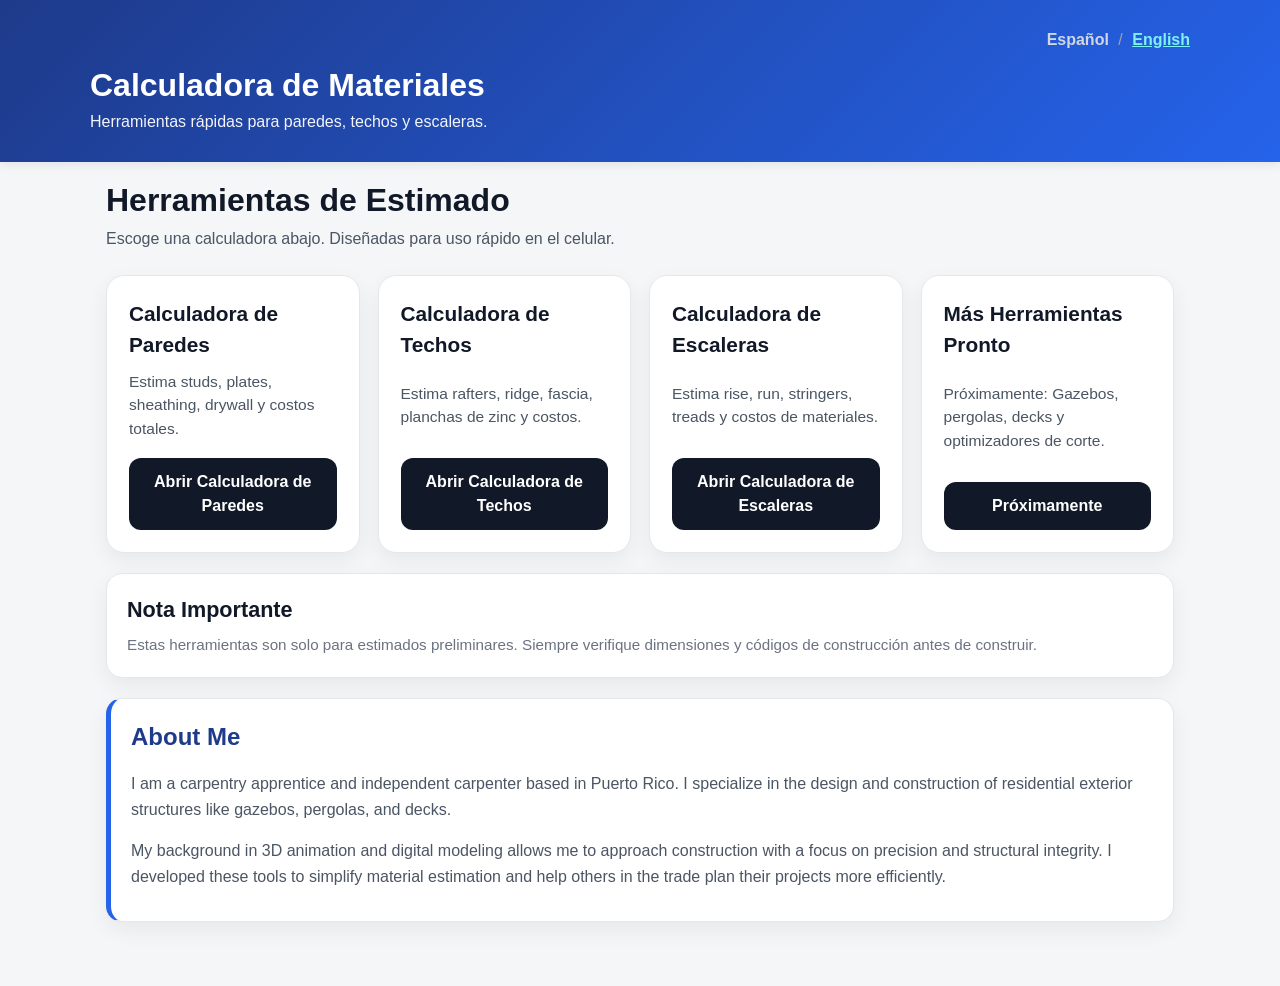
==== index.html @ 41ce5c6c "Add files via upload 1st Batch of files for testing for the first time" ====
<!DOCTYPE html>
<html lang="es">
<head>
  <meta charset="UTF-8" />
  <meta name="viewport" content="width=device-width, initial-scale=1.0" />
  <title id="txt-site-title">Construction Material Calculator</title>
  <link rel="stylesheet" href="style.css" />
  <style>
    /* Estilos para el selector de idioma */
    .lang-switch { text-align: right; margin-bottom: 15px; font-family: Arial, sans-serif; }
    .lang-link { cursor: pointer; color: #7ef1f1; text-decoration: underline; font-weight: bold; }
    .lang-link.active { color: #d2d7df; text-decoration: none; cursor: default; }
    .separator { margin: 0 5px; color: #9ca3af; }
    .no-print { display: block; }
  </style>
</head>
<body>
  <header class="site-header">
    <div class="site-header-inner">
      <div class="lang-switch no-print">
        <span id="btn-es" class="lang-link active" onclick="changeLang('es')">Español</span>
        <span class="separator">/</span>
        <span id="btn-en" class="lang-link" onclick="changeLang('en')">English</span>
      </div>
      <h1 id="header-title">Construction Material Calculator</h1>
      <p id="header-desc">Simple estimating tools for walls, roofs, and stairs.</p>
    </div>
  </header>

  <main class="container">
    <h1 class="page-title" id="txt-main-title">Estimator Tools</h1>
    <p class="page-subtitle" id="txt-main-subtitle">
      Choose a calculator below. Designed to be quick and easy to use on mobile.
    </p>

    <section class="tool-grid">
      <div class="tool-card">
        <h3 id="txt-wall-title">Wall Calculator</h3>
        <p id="txt-wall-desc">
          Estimate studs, plates, sheathing, drywall, rough cut list, and total cost for wood stud walls.
        </p>
        <a class="link-btn" href="wall.html" id="btn-wall">Open Wall Calculator</a>
      </div>

      <div class="tool-card">
        <h3 id="txt-roof-title">Gable Roof Calculator</h3>
        <p id="txt-roof-desc">
          Estimate rafters, ridge, fascia, sheathing, roof sheets, and rough cost for a simple gable roof.
        </p>
        <a class="link-btn" href="roof.html" id="btn-roof">Open Roof Calculator</a>
      </div>

      <div class="tool-card">
        <h3 id="txt-stair-title">Stair Calculator</h3>
        <p id="txt-stair-desc">
          Estimate rise, run, stringers, tread boards, risers, and rough material cost for straight stairs.
        </p>
        <a class="link-btn" href="stairs.html" id="btn-stair">Open Stair Calculator</a>
      </div>

      <div class="tool-card">
        <h3 id="txt-soon-title">More Tools Coming</h3>
        <p id="txt-soon-desc">
          Future calculators can include sheds, pergolas, decks, framing helpers, and cut planners.
        </p>
        <a class="link-btn" href="#" id="btn-soon">Coming Soon</a>
      </div>
    </section>

    <section class="card" style="margin-top: 20px;">
      <h2 id="txt-note-title">Important Note</h2>
      <p class="section-sub" style="margin-bottom: 0;" id="txt-note-desc">
        These tools are for rough estimating and planning only. Always verify actual dimensions, spans,
        structural requirements, and local code before building.
      </p>
    </section>

    <section class="card about-me-section" style="margin-bottom: 24px;">
      <div class="about-content">
        <div class="about-text">
          <h2>About Me</h2>
          <p>
            I am a carpentry apprentice and independent carpenter based in Puerto Rico. 
            I specialize in the design and construction of residential exterior structures 
            like gazebos, pergolas, and decks.
          </p>
          <p>
            My background in 3D animation and digital modeling allows me to approach 
            construction with a focus on precision and structural integrity. I developed 
            these tools to simplify material estimation and help others in the trade 
            plan their projects more efficiently.
          </p>
        </div>
      </div>
    </section>    
    
  </main>

  <script>
    const translations = {
      es: {
        siteTitle: "Calculadora de Materiales",
        headerTitle: "Calculadora de Materiales",
        headerDesc: "Herramientas rápidas para paredes, techos y escaleras.",
        mainTitle: "Herramientas de Estimado",
        mainSubtitle: "Escoge una calculadora abajo. Diseñadas para uso rápido en el celular.",
        wallTitle: "Calculadora de Paredes",
        wallDesc: "Estima studs, plates, sheathing, drywall y costos totales.",
        wallBtn: "Abrir Calculadora de Paredes",
        roofTitle: "Calculadora de Techos",
        roofDesc: "Estima rafters, ridge, fascia, planchas de zinc y costos.",
        roofBtn: "Abrir Calculadora de Techos",
        stairTitle: "Calculadora de Escaleras",
        stairDesc: "Estima rise, run, stringers, treads y costos de materiales.",
        stairBtn: "Abrir Calculadora de Escaleras",
        soonTitle: "Más Herramientas Pronto",
        soonDesc: "Próximamente: Gazebos, pergolas, decks y optimizadores de corte.",
        soonBtn: "Próximamente",
        noteTitle: "Nota Importante",
        noteDesc: "Estas herramientas son solo para estimados preliminares. Siempre verifique dimensiones y códigos de construcción antes de construir."
      },
      en: {
        siteTitle: "Construction Material Calculator",
        headerTitle: "Construction Material Calculator",
        headerDesc: "Simple estimating tools for walls, roofs, and stairs.",
        mainTitle: "Estimator Tools",
        mainSubtitle: "Choose a calculator below. Designed to be quick and easy to use on mobile.",
        wallTitle: "Wall Calculator",
        wallDesc: "Estimate studs, plates, sheathing, drywall, rough cut list, and total cost.",
        wallBtn: "Open Wall Calculator",
        roofTitle: "Gable Roof Calculator",
        roofDesc: "Estimate rafters, ridge, fascia, sheathing, roof sheets, and rough cost.",
        roofBtn: "Open Roof Calculator",
        stairTitle: "Stair Calculator",
        stairDesc: "Estimate rise, run, stringers, tread boards, risers, and cost.",
        stairBtn: "Open Stair Calculator",
        soonTitle: "More Tools Coming",
        soonDesc: "Future calculators can include sheds, pergolas, decks, and cut planners.",
        soonBtn: "Coming Soon",
        noteTitle: "Important Note",
        noteDesc: "These tools are for rough estimating and planning only. Always verify actual dimensions and local code."
      }
    };

    function changeLang(lang) {
      // Guardar preferencia
      localStorage.setItem('prefLang', lang);
      
      // Actualizar botones UI
      document.getElementById('btn-es').classList.toggle('active', lang === 'es');
      document.getElementById('btn-en').classList.toggle('active', lang === 'en');

      const t = translations[lang];

      // Aplicar textos
      document.getElementById('txt-site-title').innerText = t.siteTitle;
      document.getElementById('header-title').innerText = t.headerTitle;
      document.getElementById('header-desc').innerText = t.headerDesc;
      document.getElementById('txt-main-title').innerText = t.mainTitle;
      document.getElementById('txt-main-subtitle').innerText = t.mainSubtitle;
      document.getElementById('txt-wall-title').innerText = t.wallTitle;
      document.getElementById('txt-wall-desc').innerText = t.wallDesc;
      document.getElementById('btn-wall').innerText = t.wallBtn;
      document.getElementById('txt-roof-title').innerText = t.roofTitle;
      document.getElementById('txt-roof-desc').innerText = t.roofDesc;
      document.getElementById('btn-roof').innerText = t.roofBtn;
      document.getElementById('txt-stair-title').innerText = t.stairTitle;
      document.getElementById('txt-stair-desc').innerText = t.stairDesc;
      document.getElementById('btn-stair').innerText = t.stairBtn;
      document.getElementById('txt-soon-title').innerText = t.soonTitle;
      document.getElementById('txt-soon-desc').innerText = t.soonDesc;
      document.getElementById('btn-soon').innerText = t.soonBtn;
      document.getElementById('txt-note-title').innerText = t.noteTitle;
      document.getElementById('txt-note-desc').innerText = t.noteDesc;
    }

    // Cargar idioma guardado al abrir
    window.onload = () => {
      const savedLang = localStorage.getItem('prefLang') || 'es';
      changeLang(savedLang);
    };
  </script>
</body>
</html>
---- style.css ----
/* =========================
   RESET / BASE
========================= */
* {
  box-sizing: border-box;
}

html {
  font-size: 16px;
}

body {
  margin: 0;
  font-family: Arial, Helvetica, sans-serif;
  background: #f4f6f8;
  color: #1f2937;
  line-height: 1.5;
}

/* =========================
   LAYOUT
========================= */
.container {
  max-width: 1100px;
  margin: 0 auto;
  padding: 20px 16px 40px;
}

.page-title {
  margin: 0 0 8px;
  font-size: 2rem;
  line-height: 1.15;
  color: #111827;
}

.page-subtitle {
  margin: 0 0 24px;
  color: #4b5563;
  font-size: 1rem;
}

/* =========================
   HEADER / FOOTER
========================= */
.site-header {
  background: linear-gradient(135deg, #1e3a8a, #2563eb);
  color: white;
  padding: 28px 16px;
  box-shadow: 0 3px 10px rgba(0, 0, 0, 0.08);
}

.site-header-inner {
  max-width: 1100px;
  margin: 0 auto;
}

.site-header h1 {
  margin: 0 0 6px;
  font-size: 2rem;
  line-height: 1.15;
}

.site-header p {
  margin: 0;
  font-size: 1rem;
  opacity: 0.95;
}

.site-footer {
  text-align: center;
  padding: 18px 16px 28px;
  color: #6b7280;
  font-size: 0.92rem;
}

/* =========================
   CARDS
========================= */
.card {
  background: white;
  border-radius: 16px;
  padding: 20px;
  margin-bottom: 20px;
  box-shadow: 0 8px 22px rgba(0, 0, 0, 0.06);
  border: 1px solid #e5e7eb;
}

.card h2 {
  margin-top: 0;
  margin-bottom: 8px;
  font-size: 1.35rem;
  color: #111827;
}

.section-sub {
  margin-top: 0;
  margin-bottom: 18px;
  color: #6b7280;
  font-size: 0.95rem;
}

/* =========================
   TOOL GRID (INDEX)
========================= */
.tool-grid {
  display: grid;
  grid-template-columns: repeat(auto-fit, minmax(240px, 1fr));
  gap: 18px;
}

.tool-card {
  background: white;
  border-radius: 18px;
  padding: 22px;
  box-shadow: 0 8px 22px rgba(0, 0, 0, 0.06);
  border: 1px solid #e5e7eb;
  display: flex;
  flex-direction: column;
  justify-content: space-between;
  min-height: 220px;
}

.tool-card h3 {
  margin: 0 0 10px;
  font-size: 1.3rem;
  color: #111827;
}

.tool-card p {
  margin: 0 0 18px;
  color: #4b5563;
  font-size: 0.97rem;
}

/* =========================
   FORMS
========================= */
.form-grid-2,
.form-grid-3,
.form-grid-4 {
  display: grid;
  gap: 16px;
}

.form-grid-2 {
  grid-template-columns: repeat(auto-fit, minmax(220px, 1fr));
}

.form-grid-3 {
  grid-template-columns: repeat(auto-fit, minmax(220px, 1fr));
}

.form-grid-4 {
  grid-template-columns: repeat(auto-fit, minmax(180px, 1fr));
}

.field {
  display: flex;
  flex-direction: column;
}

.field label {
  font-weight: 700;
  margin-bottom: 6px;
  color: #1f2937;
  font-size: 0.95rem;
}

.field small {
  margin-top: 6px;
  color: #6b7280;
  font-size: 0.82rem;
}

input,
select,
textarea {
  width: 100%;
  padding: 12px 12px;
  border: 1px solid #d1d5db;
  border-radius: 12px;
  font-size: 1rem;
  background: #fff;
  color: #111827;
  outline: none;
  transition: border-color 0.15s ease, box-shadow 0.15s ease;
}

input:focus,
select:focus,
textarea:focus {
  border-color: #2563eb;
  box-shadow: 0 0 0 3px rgba(37, 99, 235, 0.12);
}

/* =========================
   BUTTONS / LINKS
========================= */
.button-row {
  display: flex;
  flex-wrap: wrap;
  gap: 12px;
  margin-top: 18px;
}

.primary-btn,
.secondary-btn,
.link-btn {
  display: inline-block;
  text-decoration: none;
  border: none;
  cursor: pointer;
  border-radius: 12px;
  padding: 12px 18px;
  font-size: 1rem;
  font-weight: 700;
  transition: transform 0.05s ease, opacity 0.15s ease;
}

.primary-btn:active,
.secondary-btn:active,
.link-btn:active {
  transform: translateY(1px);
}

.primary-btn {
  background: #2563eb;
  color: white;
}

.primary-btn:hover {
  opacity: 0.92;
}

.secondary-btn {
  background: #e5e7eb;
  color: #111827;
}

.secondary-btn:hover {
  opacity: 0.92;
}

.link-btn {
  background: #111827;
  color: white;
  text-align: center;
}

.link-btn:hover {
  opacity: 0.92;
}

/* =========================
   RESULTS
========================= */
.results-grid {
  display: grid;
  grid-template-columns: repeat(auto-fit, minmax(260px, 1fr));
  gap: 16px;
  margin-top: 8px;
}

.result-box {
  background: #f9fafb;
  border: 1px solid #e5e7eb;
  border-radius: 14px;
  padding: 16px;
}

.result-box h3 {
  margin-top: 0;
  margin-bottom: 10px;
  font-size: 1.08rem;
  color: #111827;
}

.result-box ul {
  margin: 0;
  padding-left: 18px;
}

.result-box li {
  margin-bottom: 8px;
  color: #374151;
}

.result-box p {
  margin: 0 0 8px;
}

/* =========================
   SUMMARY TABLES / LISTS
========================= */
.summary-table {
  width: 100%;
  border-collapse: collapse;
  margin-top: 10px;
}

.summary-table th,
.summary-table td {
  padding: 10px 12px;
  border: 1px solid #e5e7eb;
  text-align: left;
  font-size: 0.95rem;
}

.summary-table th {
  background: #f3f4f6;
  color: #111827;
}

/* =========================
   COLLAPSIBLE PRICE AREA
========================= */
details.price-panel {
  background: #f9fafb;
  border: 1px solid #e5e7eb;
  border-radius: 14px;
  padding: 12px 14px;
  margin-top: 8px;
}

details.price-panel summary {
  cursor: pointer;
  font-weight: 700;
  color: #111827;
  list-style: none;
}

details.price-panel summary::-webkit-details-marker {
  display: none;
}

details.price-panel[open] {
  padding-bottom: 18px;
}

.price-note {
  color: #6b7280;
  font-size: 0.9rem;
  margin-top: 6px;
  margin-bottom: 14px;
}

/* =========================
   PRINT SHEET
========================= */
.print-sheet {
  display: none;
  background: white;
  color: black;
}

.print-sheet h1 {
  margin-top: 0;
  margin-bottom: 12px;
  font-size: 1.6rem;
}

.print-sheet h2 {
  margin-bottom: 8px;
  margin-top: 0;
  font-size: 1.1rem;
}

.print-sheet p {
  margin: 4px 0;
  font-size: 0.95rem;
}

.print-block {
  margin-bottom: 14px;
  padding-bottom: 10px;
  border-bottom: 1px solid #ddd;
}

/* =========================
   UTILITY
========================= */
.no-print {
  display: block;
}

.hidden {
  display: none !important;
}

.center {
  text-align: center;
}

/* =========================
   MOBILE
========================= */
@media (max-width: 768px) {
  .site-header {
    padding: 24px 16px;
  }

  .site-header h1 {
    font-size: 1.7rem;
  }

  .page-title {
    font-size: 1.7rem;
  }

  .card {
    padding: 16px;
    border-radius: 14px;
  }

  .tool-card {
    min-height: auto;
    padding: 18px;
  }

  .button-row {
    flex-direction: column;
  }

  .primary-btn,
  .secondary-btn,
  .link-btn {
    width: 100%;
    text-align: center;
  }
}

/* =========================
   PRINT
========================= */
@media print {
  body {
    background: white;
    margin: 0;
    padding: 0;
    color: black;
    font-size: 11pt;
  }

  .no-print,
  .site-header,
  .site-footer,
  .container > *:not(.print-sheet) {
    display: none !important;
  }

  .print-sheet {
    display: block !important;
    padding: 0.35in 0.45in;
    width: 100%;
    max-width: 8.5in;
    margin: 0 auto;
  }

  .print-block {
    break-inside: avoid;
    page-break-inside: avoid;
  }

  @page {
    size: letter;
    margin: 0.35in;
  }
}

/* About Me Styles */
.about-me-section {
  border-left: 5px solid #2563eb; /* Un borde azul para resaltar */
  background: #ffffff;
}

.about-text h2 {
  margin-top: 0;
  color: #1e3a8a;
  font-size: 1.5rem;
}

.about-text p {
  margin-bottom: 12px;
  color: #4b5563;
  font-size: 1rem;
  line-height: 1.6;
}
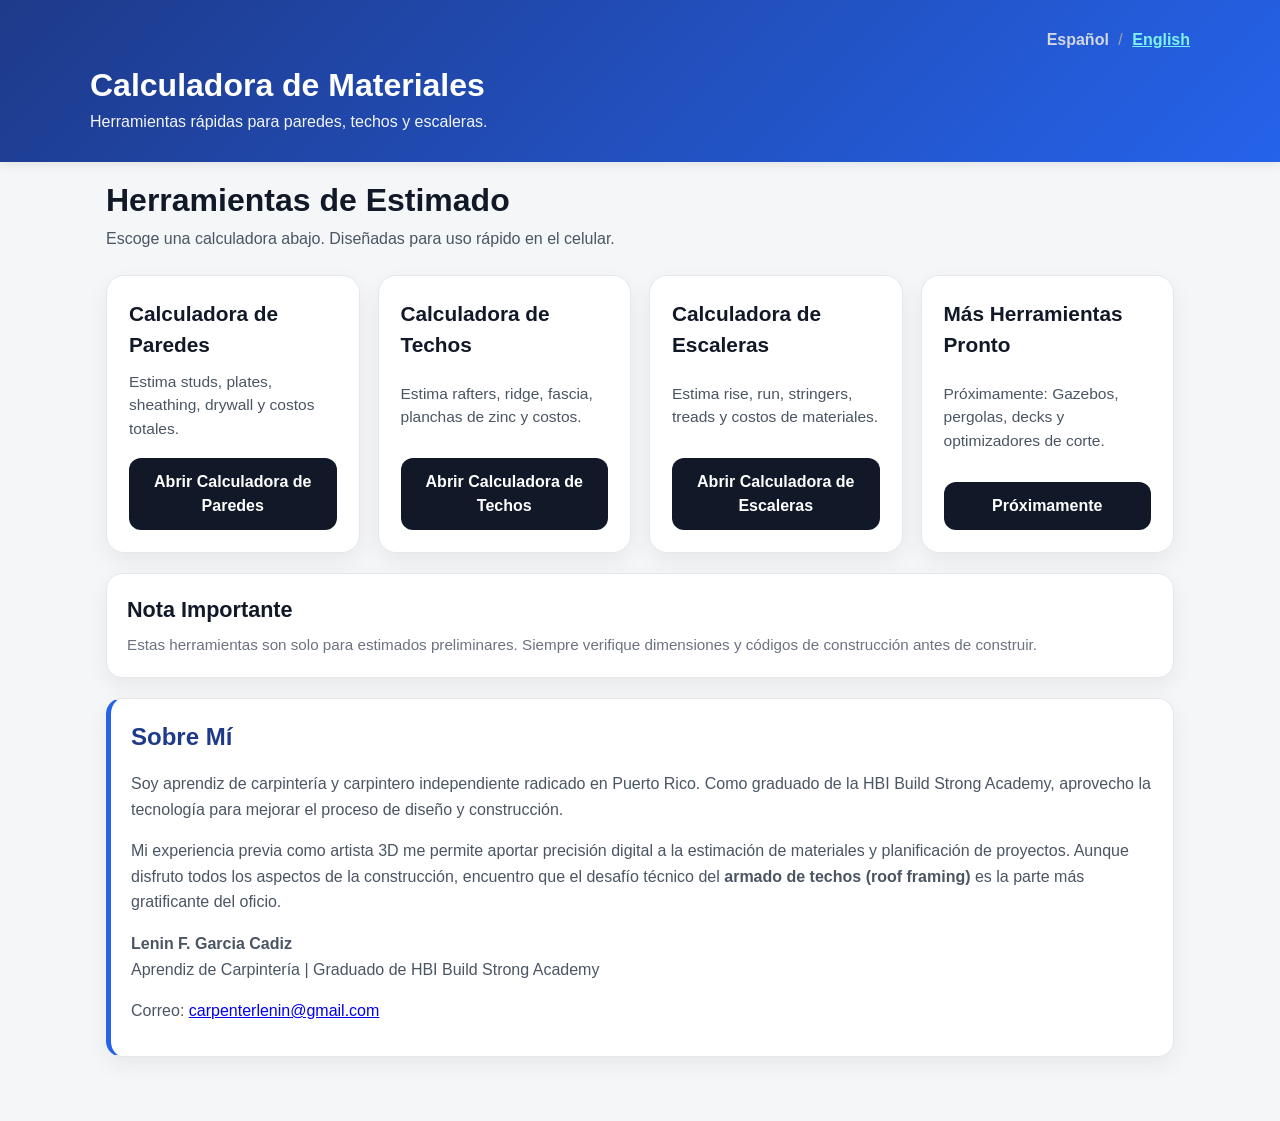
==== commit c82ea8a3: "Update index.html Update the about me section of the webpage" ====
--- a/index.html
+++ b/index.html
@@ -78,18 +78,26 @@
     <section class="card about-me-section" style="margin-bottom: 24px;">
       <div class="about-content">
         <div class="about-text">
-          <h2>About Me</h2>
-          <p>
-            I am a carpentry apprentice and independent carpenter based in Puerto Rico. 
-            I specialize in the design and construction of residential exterior structures 
-            like gazebos, pergolas, and decks.
-          </p>
-          <p>
-            My background in 3D animation and digital modeling allows me to approach 
-            construction with a focus on precision and structural integrity. I developed 
-            these tools to simplify material estimation and help others in the trade 
-            plan their projects more efficiently.
-          </p>
+          <h2 id="txt-about-title">About Me</h2>
+            <p id="txt-about-p1">
+                I am a carpentry apprentice and independent carpenter based in Puerto Rico. 
+                As a graduate of the HBI Build Strong Academy, I take advantage of 
+                technology to improve the design and building process. 
+            </p>
+            <p id="txt-about-p2">
+                My previous experience as a 3D artist allows me to bring digital precision 
+                to material estimation and project planning. While I enjoy all aspects 
+                of construction, I find the technical challenge of <strong>roof framing</strong> 
+                to be the most rewarding part of the trade.
+            </p>
+            <p id="txt-about-p3">
+                <strong>Lenin F. Garcia Cadiz</strong><br>
+                Carpentry Apprentice | HBI Build Strong Academy Graduate
+            </p>
+            <p id="txt-about-p4">
+                Email: <a href="mailto:carpenterlenin@gmail.com">carpenterlenin@gmail.com</a>
+            </p>          
+
         </div>
       </div>
     </section>    
@@ -117,7 +125,13 @@
         soonDesc: "Próximamente: Gazebos, pergolas, decks y optimizadores de corte.",
         soonBtn: "Próximamente",
         noteTitle: "Nota Importante",
-        noteDesc: "Estas herramientas son solo para estimados preliminares. Siempre verifique dimensiones y códigos de construcción antes de construir."
+        noteDesc: "Estas herramientas son solo para estimados preliminares. Siempre verifique dimensiones y códigos de construcción antes de construir.",
+        // NUEVOS TEXTOS SOBRE MÍ (SPANISH)
+        aboutTitle: "Sobre Mí",
+        aboutP1: "Soy aprendiz de carpintería y carpintero independiente radicado en Puerto Rico. Como graduado de la HBI Build Strong Academy, aprovecho la tecnología para mejorar el proceso de diseño y construcción.",
+        aboutP2: "Mi experiencia previa como artista 3D me permite aportar precisión digital a la estimación de materiales y planificación de proyectos. Aunque disfruto todos los aspectos de la construcción, encuentro que el desafío técnico del <strong>armado de techos (roof framing)</strong> es la parte más gratificante del oficio.",
+        aboutP3: "<strong>Lenin F. Garcia Cadiz</strong><br>Aprendiz de Carpintería | Graduado de HBI Build Strong Academy",
+        aboutP4: "Correo: <a href='mailto:carpenterlenin@gmail.com'>carpenterlenin@gmail.com</a>"
       },
       en: {
         siteTitle: "Construction Material Calculator",
@@ -138,7 +152,13 @@
         soonDesc: "Future calculators can include sheds, pergolas, decks, and cut planners.",
         soonBtn: "Coming Soon",
         noteTitle: "Important Note",
-        noteDesc: "These tools are for rough estimating and planning only. Always verify actual dimensions and local code."
+        noteDesc: "These tools are for rough estimating and planning only. Always verify actual dimensions and local code.",
+        // NEW ABOUT ME TEXT (ENGLISH)
+        aboutTitle: "About Me",
+        aboutP1: "I am a carpentry apprentice and independent carpenter based in Puerto Rico. As a graduate of the HBI Build Strong Academy, I take advantage of technology to improve the design and building process.",
+        aboutP2: "My previous experience as a 3D artist allows me to bring digital precision to material estimation and project planning. While I enjoy all aspects of construction, I find the technical challenge of <strong>roof framing</strong> to be the most rewarding part of the trade.",
+        aboutP3: "<strong>Lenin F. Garcia Cadiz</strong><br>Carpentry Apprentice | HBI Build Strong Academy Graduate",
+        aboutP4: "Email: <a href='mailto:carpenterlenin@gmail.com'>carpenterlenin@gmail.com</a>"
       }
     };
 
@@ -172,6 +192,12 @@
       document.getElementById('btn-soon').innerText = t.soonBtn;
       document.getElementById('txt-note-title').innerText = t.noteTitle;
       document.getElementById('txt-note-desc').innerText = t.noteDesc;
+      // Actualizar textos de "About Me"
+      document.getElementById('txt-about-title').innerText = t.aboutTitle;
+      document.getElementById('txt-about-p1').innerText = t.aboutP1;
+      document.getElementById('txt-about-p2').innerHTML = t.aboutP2; // Usa innerHTML por los tags <strong>
+      document.getElementById('txt-about-p3').innerHTML = t.aboutP3; // Usa innerHTML por los tags <br> y <strong>
+      document.getElementById('txt-about-p4').innerHTML = t.aboutP4; // Usa innerHTML por el tag <a>
     }
 
     // Cargar idioma guardado al abrir
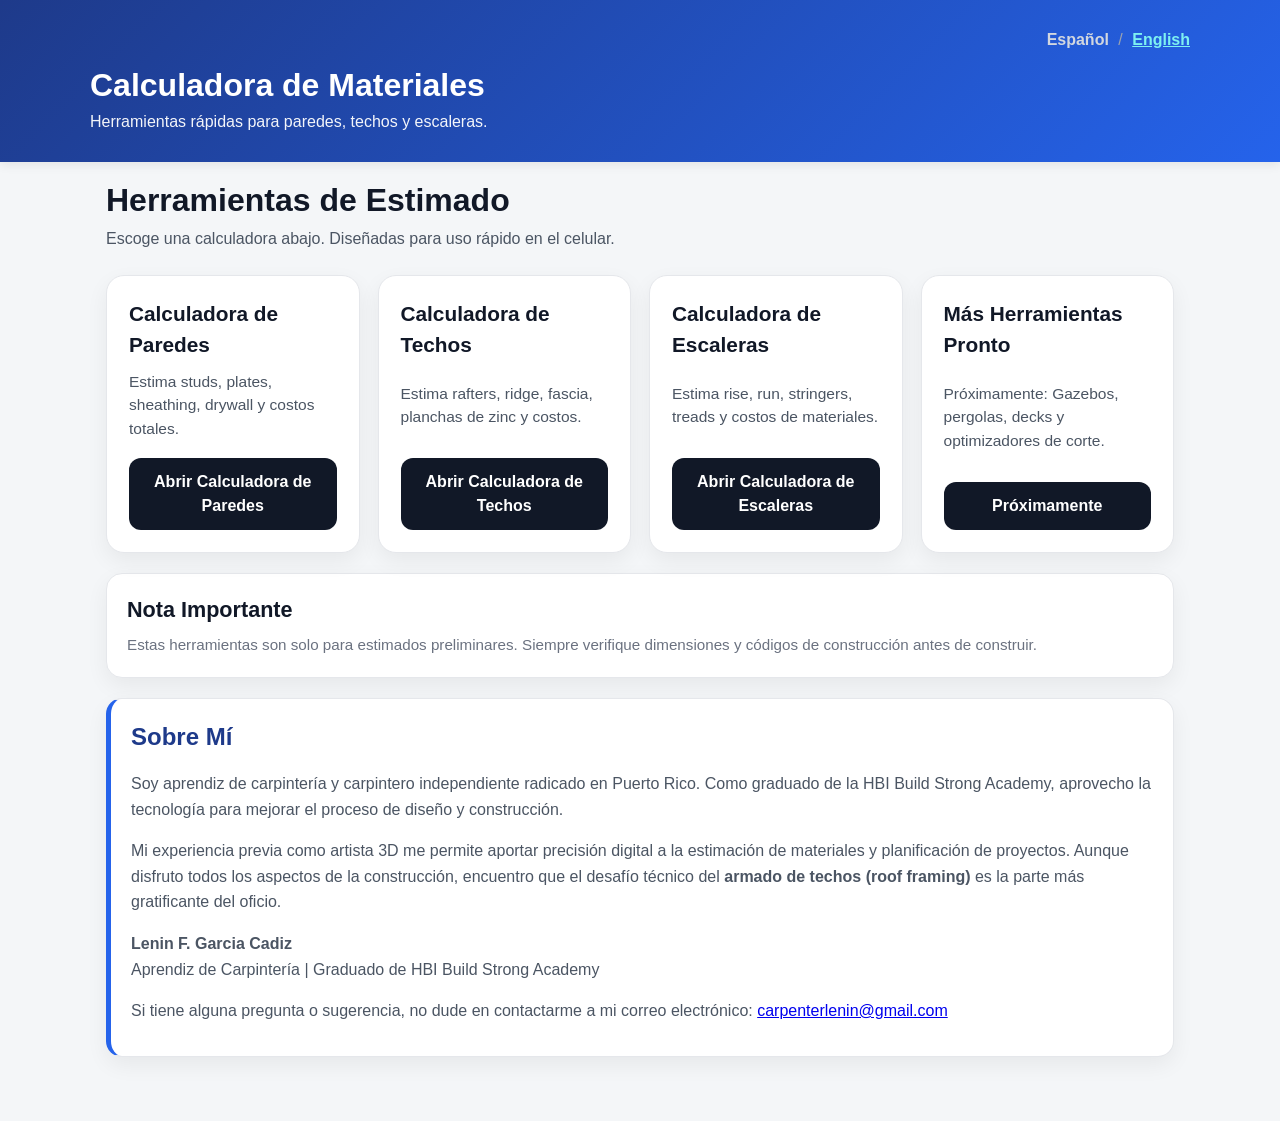
==== commit f5f213c7: "Update index More About Me update" ====
--- a/index.html
+++ b/index.html
@@ -88,7 +88,7 @@
                 My previous experience as a 3D artist allows me to bring digital precision 
                 to material estimation and project planning. While I enjoy all aspects 
                 of construction, I find the technical challenge of <strong>roof framing</strong> 
-                to be the most rewarding part of the trade.
+                to be the most rewarding part of the trade. Feel free to contact me for any inquirie.
             </p>
             <p id="txt-about-p3">
                 <strong>Lenin F. Garcia Cadiz</strong><br>
@@ -131,7 +131,8 @@
         aboutP1: "Soy aprendiz de carpintería y carpintero independiente radicado en Puerto Rico. Como graduado de la HBI Build Strong Academy, aprovecho la tecnología para mejorar el proceso de diseño y construcción.",
         aboutP2: "Mi experiencia previa como artista 3D me permite aportar precisión digital a la estimación de materiales y planificación de proyectos. Aunque disfruto todos los aspectos de la construcción, encuentro que el desafío técnico del <strong>armado de techos (roof framing)</strong> es la parte más gratificante del oficio.",
         aboutP3: "<strong>Lenin F. Garcia Cadiz</strong><br>Aprendiz de Carpintería | Graduado de HBI Build Strong Academy",
-        aboutP4: "Correo: <a href='mailto:carpenterlenin@gmail.com'>carpenterlenin@gmail.com</a>"
+        // Added the invitation to contact here
+        aboutP4: "Si tiene alguna pregunta o sugerencia, no dude en contactarme a mi correo electrónico: <a href='mailto:carpenterlenin@gmail.com'>carpenterlenin@gmail.com</a>"
       },
       en: {
         siteTitle: "Construction Material Calculator",
@@ -158,7 +159,8 @@
         aboutP1: "I am a carpentry apprentice and independent carpenter based in Puerto Rico. As a graduate of the HBI Build Strong Academy, I take advantage of technology to improve the design and building process.",
         aboutP2: "My previous experience as a 3D artist allows me to bring digital precision to material estimation and project planning. While I enjoy all aspects of construction, I find the technical challenge of <strong>roof framing</strong> to be the most rewarding part of the trade.",
         aboutP3: "<strong>Lenin F. Garcia Cadiz</strong><br>Carpentry Apprentice | HBI Build Strong Academy Graduate",
-        aboutP4: "Email: <a href='mailto:carpenterlenin@gmail.com'>carpenterlenin@gmail.com</a>"
+        // Added the invitation to contact here
+        aboutP4: "Feel free to contact me if you have any suggestions or questions at my email: <a href='mailto:carpenterlenin@gmail.com'>carpenterlenin@gmail.com</a>"
       }
     };
 
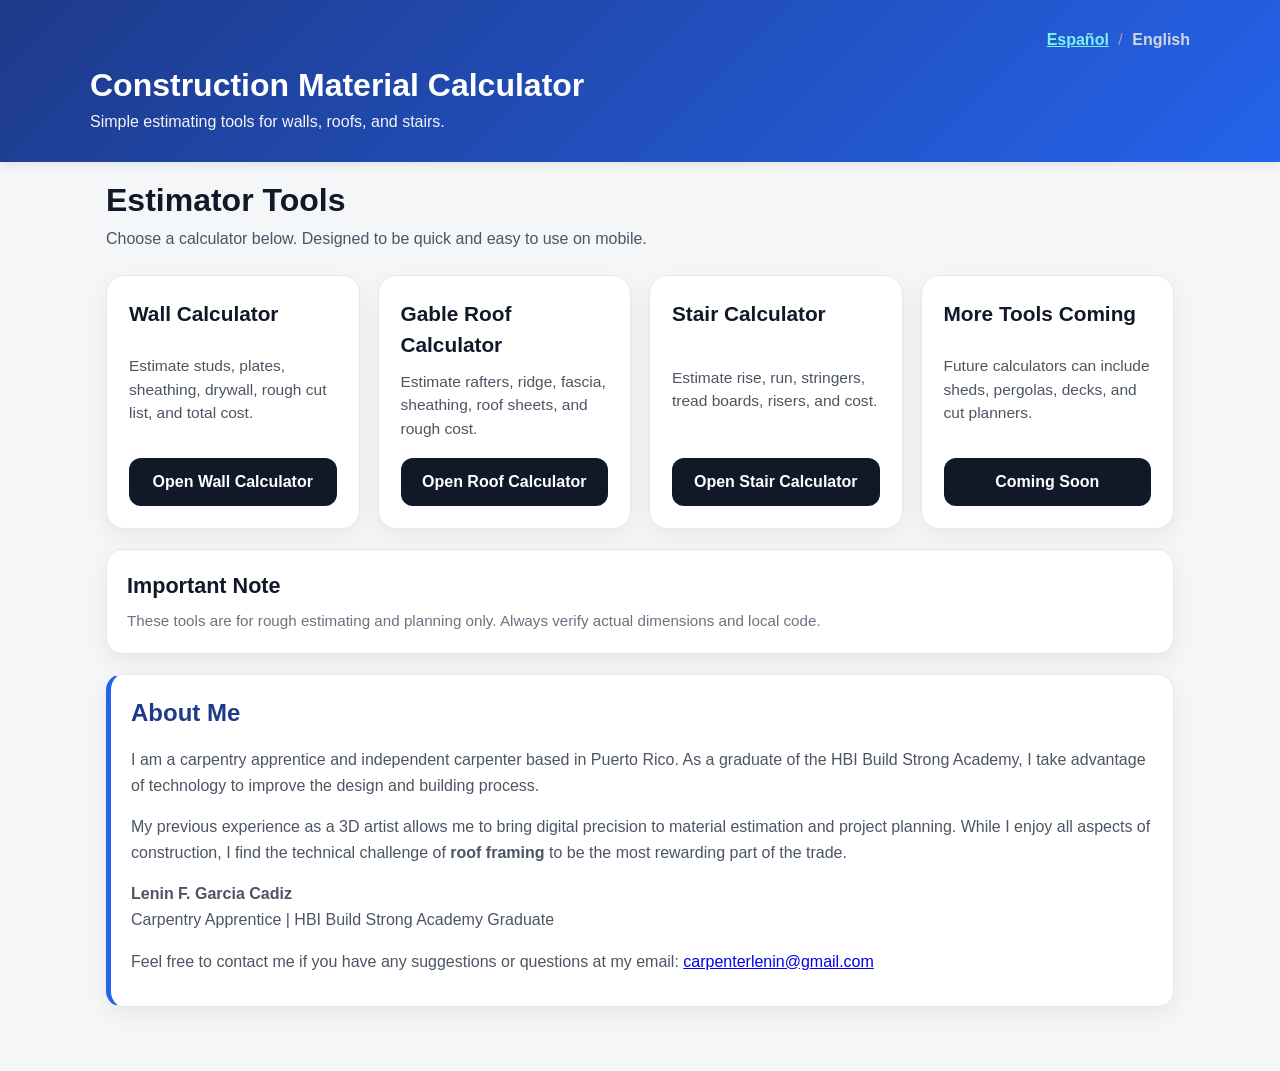
==== commit 560e85ac: "Set Default language Set default language to english" ====
--- a/index.html
+++ b/index.html
@@ -204,7 +204,7 @@
 
     // Cargar idioma guardado al abrir
     window.onload = () => {
-      const savedLang = localStorage.getItem('prefLang') || 'es';
+      const savedLang = localStorage.getItem('prefLang') || 'en';
       changeLang(savedLang);
     };
   </script>
--- a/style.css
+++ b/style.css
@@ -484,4 +484,72 @@
   color: #4b5563;
   font-size: 1rem;
   line-height: 1.6;
+}
+
+/* The main container */
+.pro-accordion {
+  border: 1px solid #cbd5e1; /* Subtle slate border */
+  border-radius: 8px;
+  background-color: #ffffff;
+  margin: 1.5rem 0;
+  box-shadow: 0 1px 3px rgba(0,0,0,0.05); /* Very light shadow to lift it */
+}
+
+/* The clickable header */
+.pro-summary {
+  display: flex;
+  justify-content: space-between;
+  align-items: center;
+  padding: 1rem 1.25rem;
+  cursor: pointer;
+  background-color: #f8fafc; /* Very light gray/blue background */
+  border-radius: 8px;
+  list-style: none; /* Removes the default HTML triangle */
+  transition: background-color 0.2s ease;
+}
+
+/* Removes default arrow specifically for Safari/Webkit */
+.pro-summary::-webkit-details-marker {
+  display: none;
+}
+
+/* Make it obvious it's clickable on hover */
+.pro-summary:hover {
+  background-color: #f1f5f9;
+}
+
+/* When the accordion is OPEN, change the border radius of the header */
+.pro-accordion[open] .pro-summary {
+  border-bottom-left-radius: 0;
+  border-bottom-right-radius: 0;
+  border-bottom: 1px solid #cbd5e1;
+}
+
+/* Typography */
+.summary-text strong {
+  display: block;
+  color: #0f172a;
+  font-size: 1.125rem;
+}
+
+.summary-text span {
+  color: #64748b;
+  font-size: 0.875rem;
+  margin-top: 2px;
+}
+
+/* Smooth Arrow Animation */
+.summary-icon svg {
+  color: #64748b;
+  transition: transform 0.3s ease; /* Animate the spin */
+}
+
+/* Spin the arrow 180 degrees when open */
+.pro-accordion[open] .summary-icon svg {
+  transform: rotate(180deg);
+}
+
+/* Padding for the content inside */
+.pro-content {
+  padding: 1.25rem;
 }
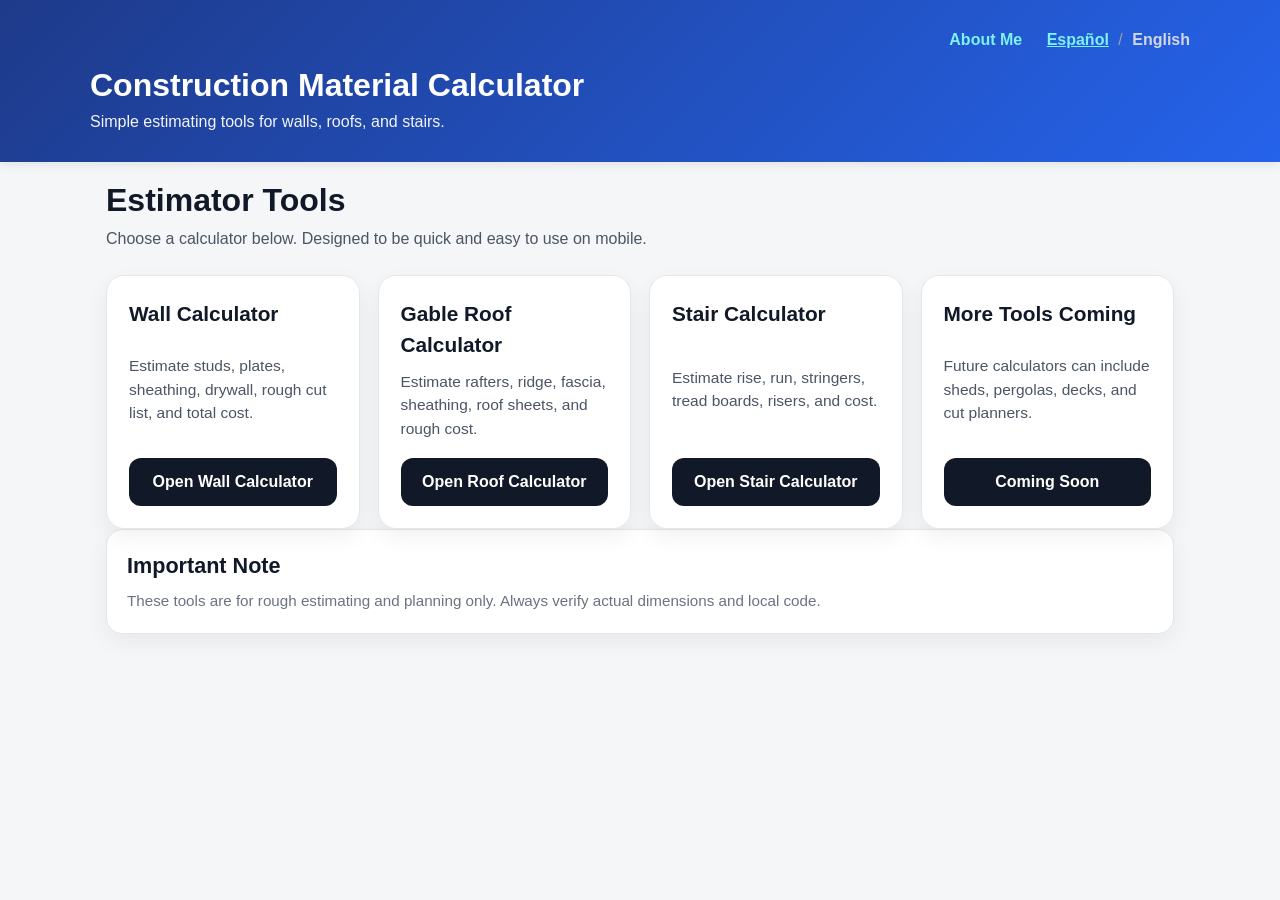
==== commit 7432734d: "Update of the whole document Update all the files and added images and resume" ====
--- a/index.html
+++ b/index.html
@@ -18,6 +18,7 @@
   <header class="site-header">
     <div class="site-header-inner">
       <div class="lang-switch no-print">
+        <a href="about.html" id="btn-about" style="margin-right: 20px; color: #7ef1f1; text-decoration: none; font-weight: bold;">About / Sobre mí</a>
         <span id="btn-es" class="lang-link active" onclick="changeLang('es')">Español</span>
         <span class="separator">/</span>
         <span id="btn-en" class="lang-link" onclick="changeLang('en')">English</span>
@@ -67,7 +68,7 @@
       </div>
     </section>
 
-    <section class="card" style="margin-top: 20px;">
+    <section class="card" style="margin-bottom: 24px;">
       <h2 id="txt-note-title">Important Note</h2>
       <p class="section-sub" style="margin-bottom: 0;" id="txt-note-desc">
         These tools are for rough estimating and planning only. Always verify actual dimensions, spans,
@@ -75,33 +76,6 @@
       </p>
     </section>
 
-    <section class="card about-me-section" style="margin-bottom: 24px;">
-      <div class="about-content">
-        <div class="about-text">
-          <h2 id="txt-about-title">About Me</h2>
-            <p id="txt-about-p1">
-                I am a carpentry apprentice and independent carpenter based in Puerto Rico. 
-                As a graduate of the HBI Build Strong Academy, I take advantage of 
-                technology to improve the design and building process. 
-            </p>
-            <p id="txt-about-p2">
-                My previous experience as a 3D artist allows me to bring digital precision 
-                to material estimation and project planning. While I enjoy all aspects 
-                of construction, I find the technical challenge of <strong>roof framing</strong> 
-                to be the most rewarding part of the trade. Feel free to contact me for any inquirie.
-            </p>
-            <p id="txt-about-p3">
-                <strong>Lenin F. Garcia Cadiz</strong><br>
-                Carpentry Apprentice | HBI Build Strong Academy Graduate
-            </p>
-            <p id="txt-about-p4">
-                Email: <a href="mailto:carpenterlenin@gmail.com">carpenterlenin@gmail.com</a>
-            </p>          
-
-        </div>
-      </div>
-    </section>    
-    
   </main>
 
   <script>
@@ -126,12 +100,12 @@
         soonBtn: "Próximamente",
         noteTitle: "Nota Importante",
         noteDesc: "Estas herramientas son solo para estimados preliminares. Siempre verifique dimensiones y códigos de construcción antes de construir.",
-        // NUEVOS TEXTOS SOBRE MÍ (SPANISH)
+        aboutBtnLink: "Sobre Mí",
+        // Textos sobre mí mantenidos en el objeto para no romper dependencias invisibles
         aboutTitle: "Sobre Mí",
         aboutP1: "Soy aprendiz de carpintería y carpintero independiente radicado en Puerto Rico. Como graduado de la HBI Build Strong Academy, aprovecho la tecnología para mejorar el proceso de diseño y construcción.",
         aboutP2: "Mi experiencia previa como artista 3D me permite aportar precisión digital a la estimación de materiales y planificación de proyectos. Aunque disfruto todos los aspectos de la construcción, encuentro que el desafío técnico del <strong>armado de techos (roof framing)</strong> es la parte más gratificante del oficio.",
         aboutP3: "<strong>Lenin F. Garcia Cadiz</strong><br>Aprendiz de Carpintería | Graduado de HBI Build Strong Academy",
-        // Added the invitation to contact here
         aboutP4: "Si tiene alguna pregunta o sugerencia, no dude en contactarme a mi correo electrónico: <a href='mailto:carpenterlenin@gmail.com'>carpenterlenin@gmail.com</a>"
       },
       en: {
@@ -154,12 +128,12 @@
         soonBtn: "Coming Soon",
         noteTitle: "Important Note",
         noteDesc: "These tools are for rough estimating and planning only. Always verify actual dimensions and local code.",
-        // NEW ABOUT ME TEXT (ENGLISH)
+        aboutBtnLink: "About Me",
+        // Textos sobre mí mantenidos en el objeto para no romper dependencias invisibles
         aboutTitle: "About Me",
         aboutP1: "I am a carpentry apprentice and independent carpenter based in Puerto Rico. As a graduate of the HBI Build Strong Academy, I take advantage of technology to improve the design and building process.",
         aboutP2: "My previous experience as a 3D artist allows me to bring digital precision to material estimation and project planning. While I enjoy all aspects of construction, I find the technical challenge of <strong>roof framing</strong> to be the most rewarding part of the trade.",
         aboutP3: "<strong>Lenin F. Garcia Cadiz</strong><br>Carpentry Apprentice | HBI Build Strong Academy Graduate",
-        // Added the invitation to contact here
         aboutP4: "Feel free to contact me if you have any suggestions or questions at my email: <a href='mailto:carpenterlenin@gmail.com'>carpenterlenin@gmail.com</a>"
       }
     };
@@ -194,12 +168,8 @@
       document.getElementById('btn-soon').innerText = t.soonBtn;
       document.getElementById('txt-note-title').innerText = t.noteTitle;
       document.getElementById('txt-note-desc').innerText = t.noteDesc;
-      // Actualizar textos de "About Me"
-      document.getElementById('txt-about-title').innerText = t.aboutTitle;
-      document.getElementById('txt-about-p1').innerText = t.aboutP1;
-      document.getElementById('txt-about-p2').innerHTML = t.aboutP2; // Usa innerHTML por los tags <strong>
-      document.getElementById('txt-about-p3').innerHTML = t.aboutP3; // Usa innerHTML por los tags <br> y <strong>
-      document.getElementById('txt-about-p4').innerHTML = t.aboutP4; // Usa innerHTML por el tag <a>
+      // Update the About button text safely
+      document.getElementById('btn-about').innerText = t.aboutBtnLink;
     }
 
     // Cargar idioma guardado al abrir
